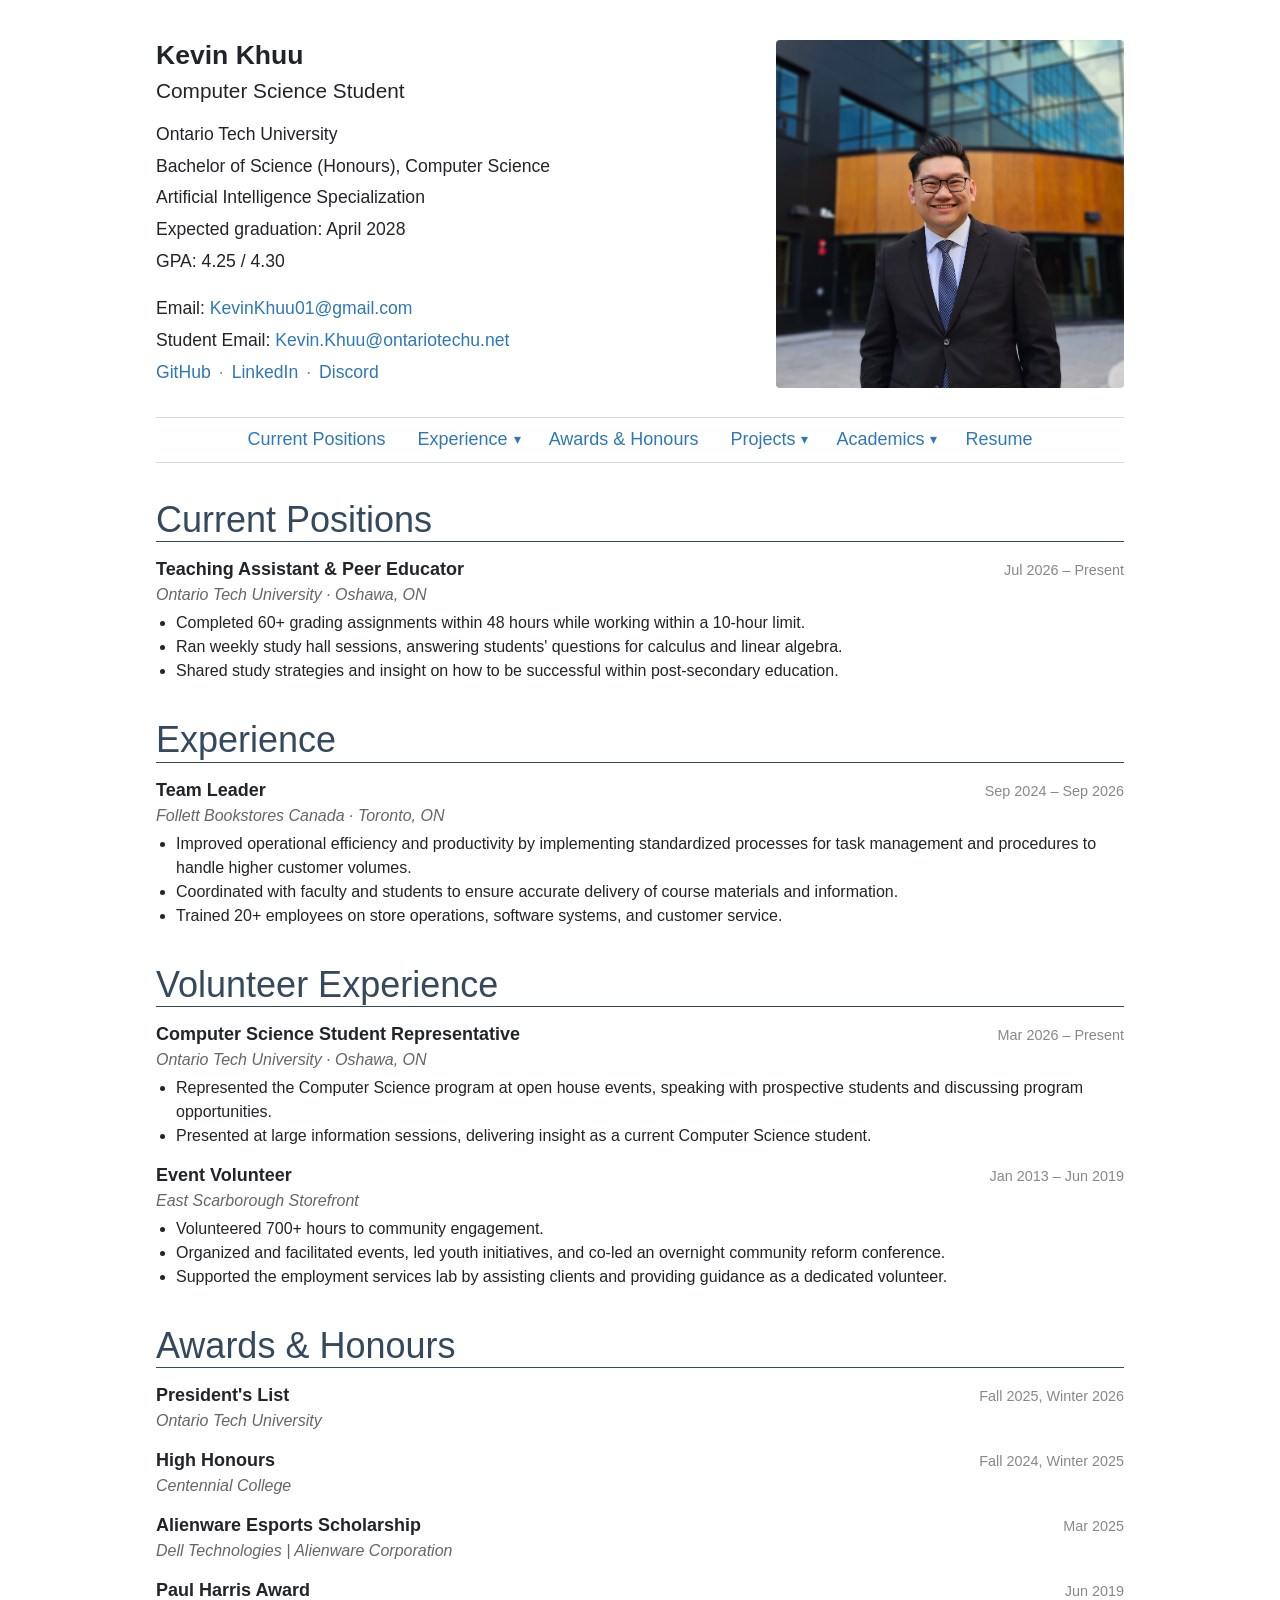
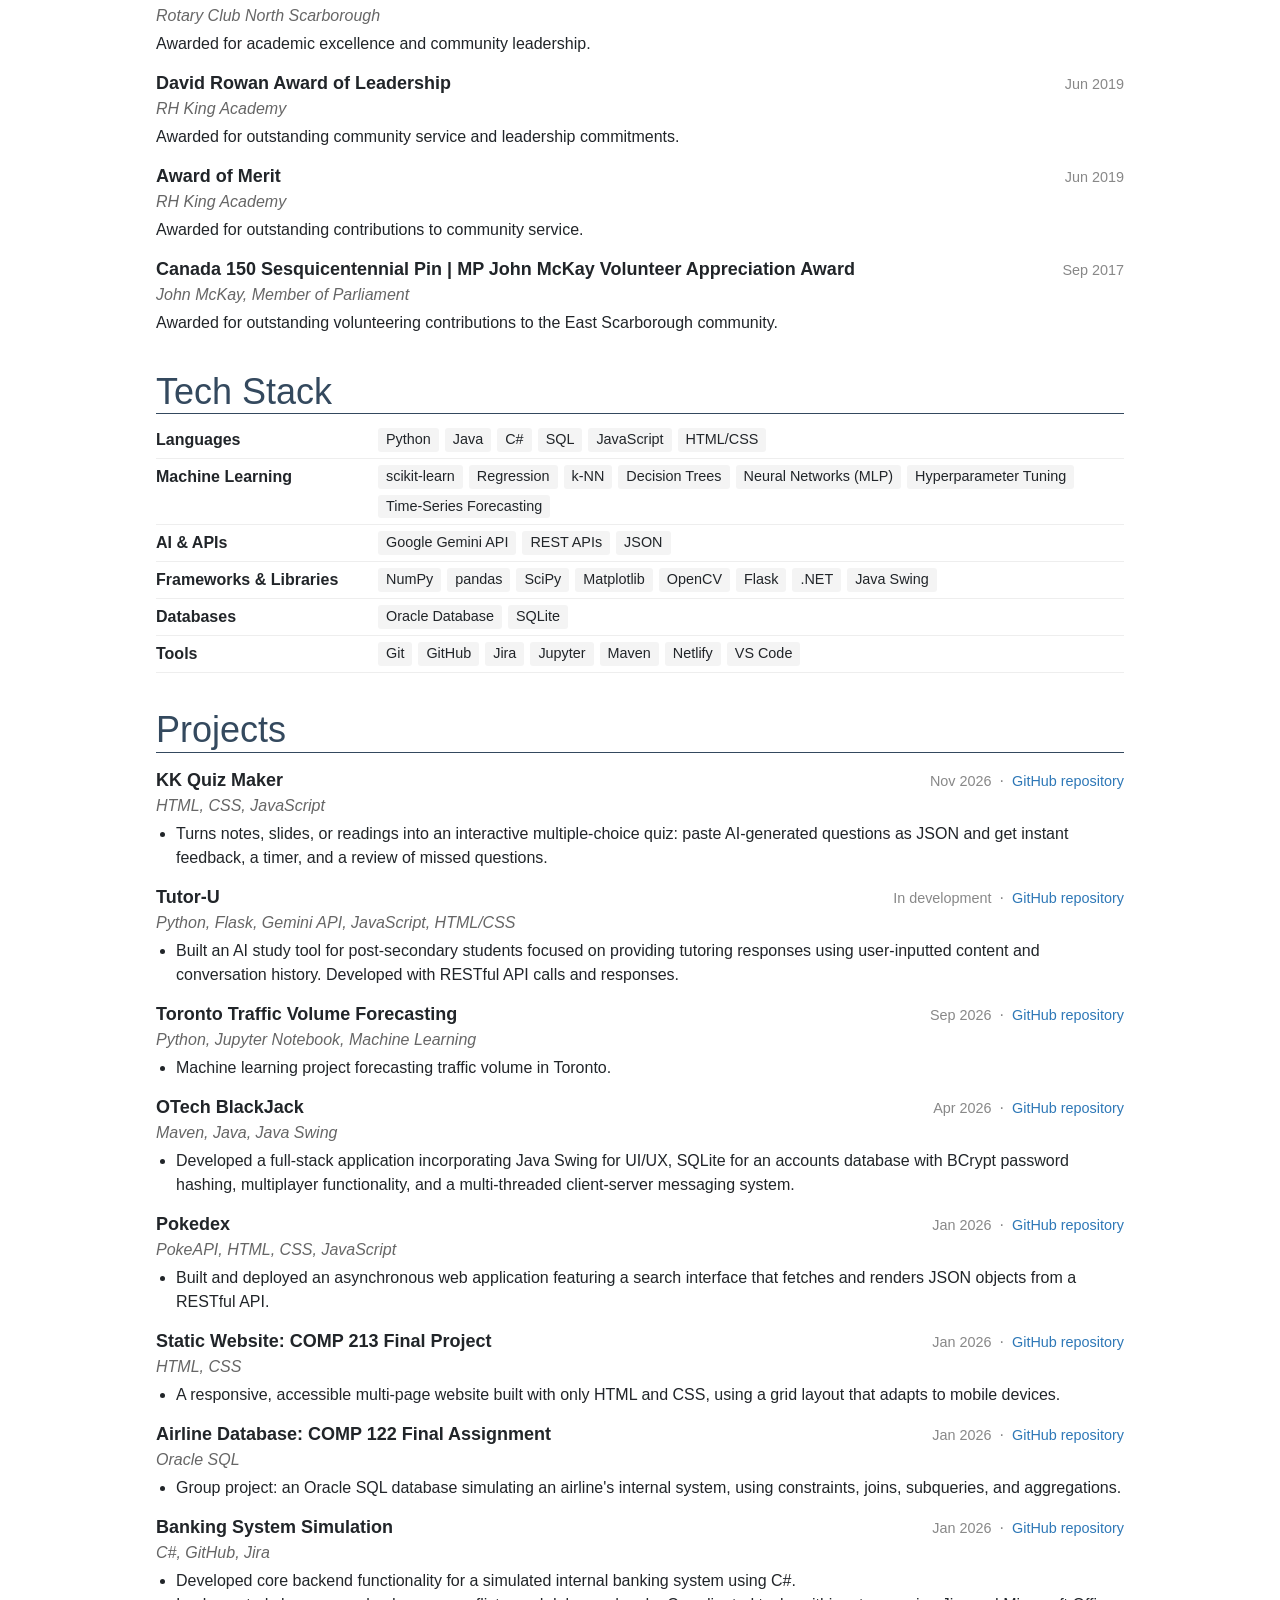
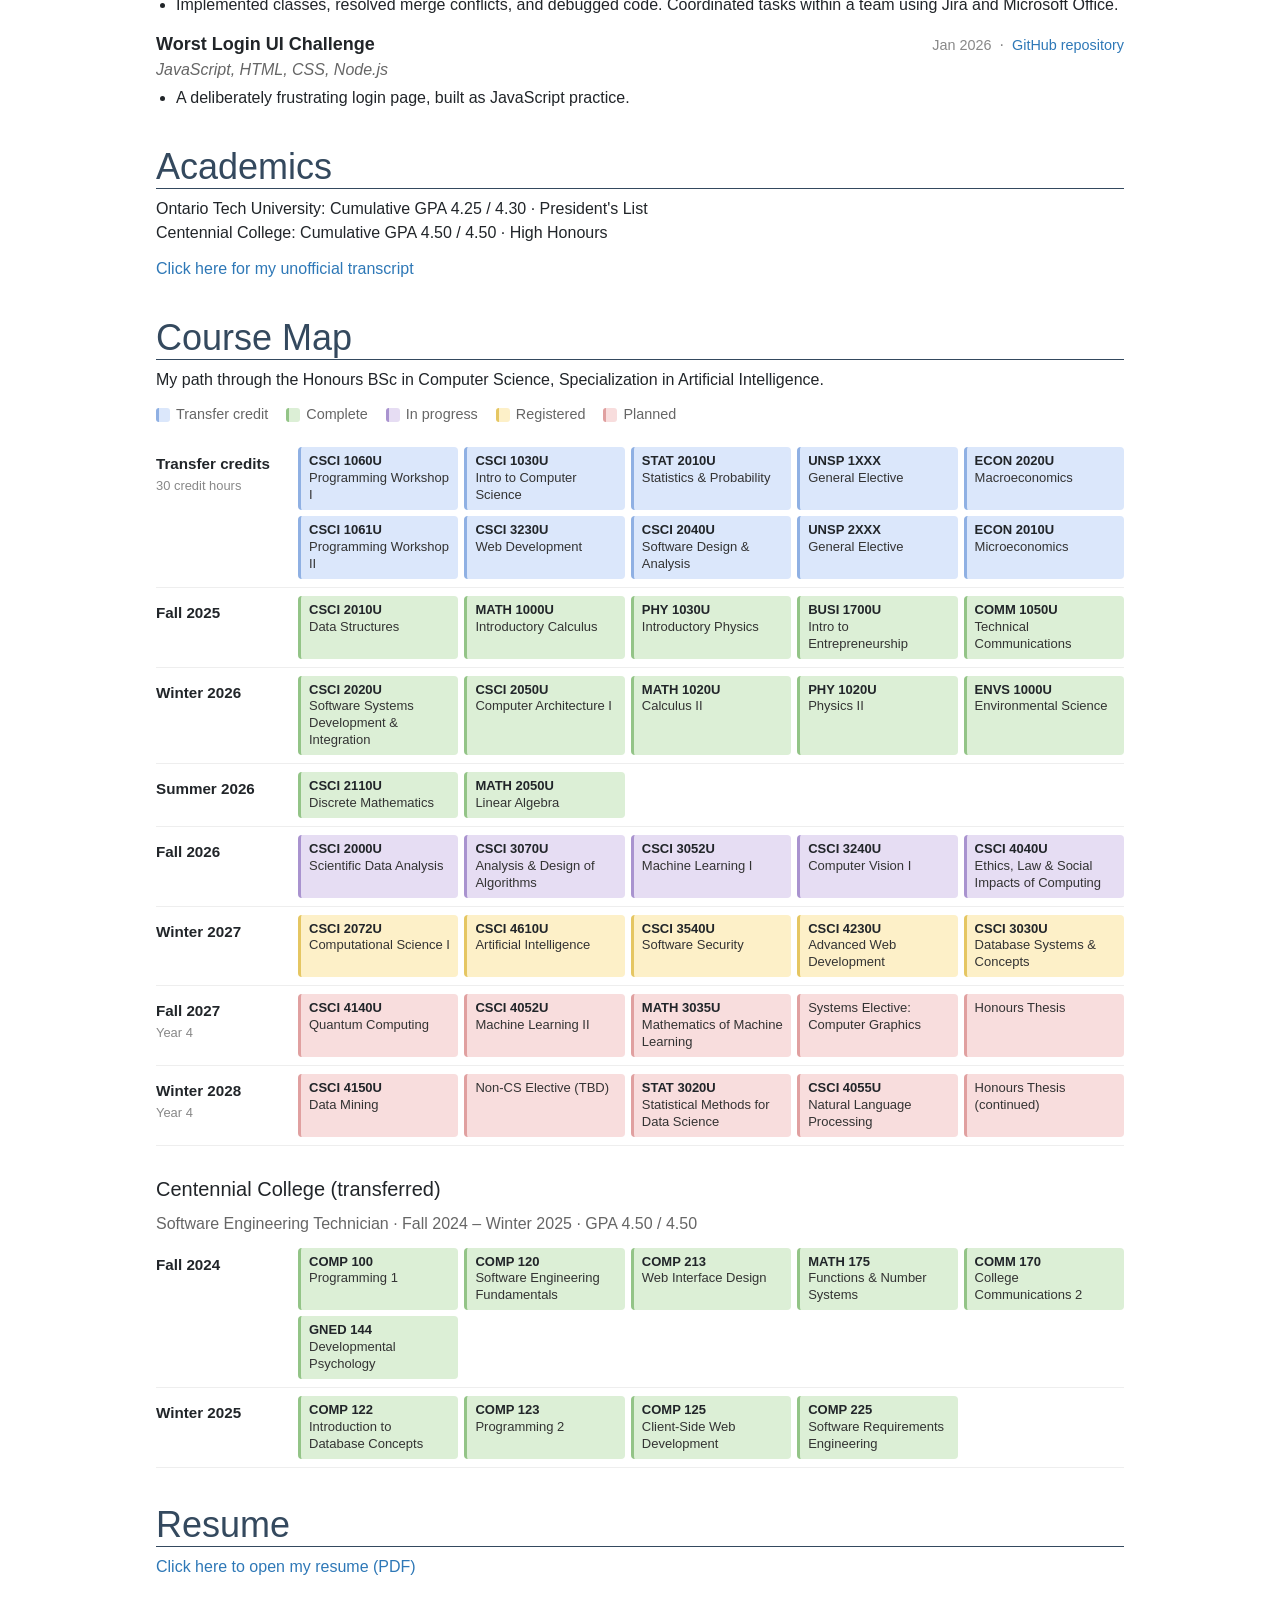
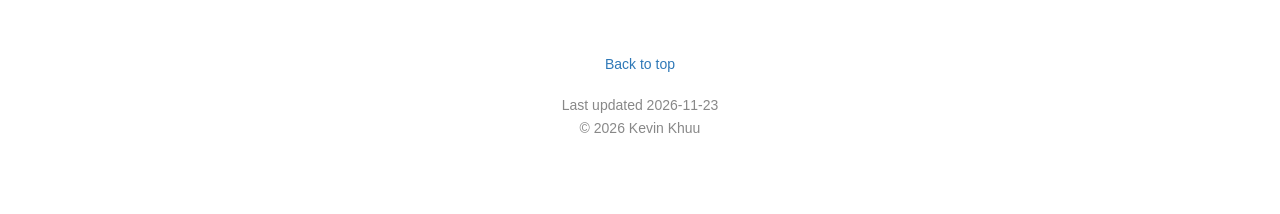
==== site/index.html @ ba1a256c "Portfolio site: content, course map, transcript and resume Co-Authored-By: Claude Opus 5.5 <noreply@" ====
<!doctype html>
<html lang="en">
<head>
  <meta charset="utf-8">
  <meta name="viewport" content="width=device-width, initial-scale=1">
  <!-- share-tags:start -->
  <title>Kevin Khuu</title>
  <meta name="description" content="Computer Science Student · Ontario Tech University">
  <meta property="og:type" content="website">
  <meta property="og:site_name" content="Kevin Khuu">
  <meta property="og:title" content="Kevin Khuu">
  <meta property="og:description" content="Computer Science Student · Ontario Tech University">
  <meta name="twitter:card" content="summary">
  <!-- share-tags:end -->
  <link rel="icon" href="images/favicon.svg" type="image/svg+xml">
  <link rel="stylesheet" href="style.css">
</head>
<body data-page="home">
  <div class="container">
    <header id="landing"></header>
    <nav id="menu" aria-label="Main menu"></nav>
    <main id="content"><noscript>This site needs JavaScript turned on to show its content.</noscript></main>
    <footer id="footer"></footer>
  </div>
  <script src="script.js"></script>
</body>
</html>
---- site/style.css ----
/*
  Portfolio styles. Fonts, sizes and colours follow the Visual Computing Lab
  site (vclab.ca): Helvetica Neue, 1000px content width, #34495E section
  headings with a thin underline, quiet grey dates, lowercase centred menu.
*/

:root {
  --color-text: #212529;
  --color-muted: #888888;
  --color-secondary: #666666;
  --color-heading: #34495e;
  --color-accent: #ad0940;
  --color-link: #2e78b7; /* links everywhere, including the menu */
  --color-rule: #eeeeee;
  --color-tag-background: #f4f4f4;
  --color-background: #ffffff;
  --font-family: "Helvetica Neue", Helvetica, Arial, sans-serif;
}

*, *::before, *::after { box-sizing: border-box; }
[hidden] { display: none !important; }

html { scroll-behavior: smooth; }

body {
  margin: 0;
  background: var(--color-background);
  color: var(--color-text);
  font-family: var(--font-family);
  font-weight: 400;
  font-size: 16px;
  line-height: 1.5;
}

.container {
  max-width: 1000px;
  margin: 0 auto;
  padding: 0 16px;
}

a { color: var(--color-link); text-decoration: none; }
a:hover, a:focus-visible { text-decoration: underline; }

img { display: block; max-width: 100%; height: auto; }

p { margin: 0 0 12px; white-space: pre-line; }

/* ---------- Landing: description on the left, headshot on the right ---------- */

#landing {
  display: flex;
  justify-content: space-between;
  align-items: flex-start;
  gap: 32px;
  padding-top: 40px;
}

.landing-text {
  flex: 1 1 auto;
  min-width: 0;
  font-size: 32px; /* "xx-large", as on the reference site; children scale from it */
}

.landing-name { font-size: 83%; font-weight: 900; line-height: 1.2; }
.landing-role { margin-top: 5px; font-size: 65%; line-height: 1.3; }

.landing-details {
  margin-top: 15px;
  font-size: 55%;
  font-weight: 300;
  line-height: 1.8;
}

.contact-links {
  list-style: none;
  margin: 12px 0 0;
  padding: 0;
  display: flex;
  flex-wrap: wrap;
  row-gap: 4px;
  font-size: 50%;
}

.contact-links li:not(:last-child)::after {
  content: "·";
  margin: 0 8px;
  color: var(--color-muted);
}

/* In the header, one link per line: a dark label followed by the blue link. */
.landing-text .contact-links { display: block; margin-top: 16px; font-size: 55%; font-weight: 300; line-height: 1.8; }
.landing-text .contact-links li { margin: 0; }
.landing-text .contact-links li::after { content: none; }
.landing-text .contact-links a { font-weight: 400; }
.contact-label { color: var(--color-text); font-weight: 400; }
.contact-link-separator { margin: 0 8px; color: var(--color-muted); }

/* script.js sets the photo's width to the text column's height on wider screens,
   so the square photo runs from the top of the name to the bottom of the last link row. */
.headshot { flex: 0 0 auto; width: 33%; max-width: 300px; }
.headshot img { width: 100%; aspect-ratio: 1 / 1; object-fit: cover; border-radius: 4px; }

/* ---------- Menu ---------- */

/* The menu sticks to the top of the window while scrolling (script.js adds .is-stuck for the shadow). */
#menu {
  position: sticky;
  top: 0;
  z-index: 40;
  margin: 25px 0;
  padding-top: 4px;
  background: var(--color-background);
  transition: box-shadow 0.15s;
}

#menu.is-stuck { box-shadow: 0 8px 8px -8px rgba(0, 0, 0, 0.18); }

.menu-list {
  list-style: none;
  margin: 0;
  padding: 0;
  display: flex;
  flex-wrap: wrap;
  justify-content: center;
}

/* Thin grey lines above and below the whole menu; the hovered or current item shows a blue segment on the bottom one. */
.menu-list { row-gap: 6px; font-size: 18px; border-top: 1px solid #d5dbe1; border-bottom: 1px solid #d5dbe1; }

.menu-item {
  position: relative;
  display: flex;
  align-items: center;
  margin-bottom: -1px;
  border-bottom: 2px solid transparent;
  transition: border-color 0.15s;
}

.menu-item:hover,
.menu-item:focus-within,
.menu-item.is-open,
.menu-item:has(> a[aria-current="page"]) { border-bottom-color: var(--color-link); }

.menu-list a:hover, .menu-list a:focus-visible { text-decoration: none; }
.menu-dropdown a:hover, .menu-dropdown a:focus-visible { background: var(--color-tag-background); }

.menu-list a {
  display: block;
  padding: 8px 16px;
  white-space: nowrap;
}

.menu-list a[aria-current="page"] { color: var(--color-text); }

/* Items with a dropdown: the label keeps its link, the small ▾ opens the list. */
.menu-item.has-dropdown > a { padding-right: 2px; }

.menu-dropdown-toggle {
  padding: 8px 12px 8px 4px;
  border: 0;
  background: none;
  color: var(--color-link);
  font: inherit;
  font-size: 0.8em;
  cursor: pointer;
}

.menu-dropdown {
  display: none;
  position: absolute;
  top: 100%;
  left: 50%;
  z-index: 50;
  min-width: 100%;
  margin: 0;
  padding: 6px 0;
  list-style: none;
  transform: translateX(-50%);
  background: var(--color-background);
  border: 1px solid var(--color-rule);
  border-radius: 4px;
  box-shadow: 0 6px 18px rgba(0, 0, 0, 0.12);
}

.menu-dropdown a { padding: 6px 16px; text-align: center; }

.menu-item.is-open > .menu-dropdown { display: block; }

@media (hover: hover) {
  .menu-item.has-dropdown:hover > .menu-dropdown { display: block; }
}

/* Home page sections that link to the transcript or resume page */
.page-link-separator { margin: 0 8px; color: var(--color-muted); }

/* ---------- Sections ---------- */

/* Leave room for the sticky menu when jumping to a section. */
.portfolio-section { scroll-margin-top: calc(var(--menu-height, 60px) + 12px); }

.section-heading {
  margin: 35px 0 8px;
  font-size: 36px;
  font-weight: 500;
  line-height: 1.2;
  color: var(--color-heading);
  border-bottom: 1px solid var(--color-heading);
}

.subheading {
  margin: 18px 0 8px;
  font-size: 20px;
  font-weight: 500;
}

/* Entries: positions, experience, awards, projects */
.entry { margin: 14px 0; }

.entry-header {
  display: flex;
  justify-content: space-between;
  align-items: baseline;
  flex-wrap: wrap;
  column-gap: 16px;
}

.entry-title { font-size: 18px; font-weight: 700; }
.entry-dates { color: var(--color-muted); font-size: 0.9em; white-space: nowrap; }
.entry-organization { color: var(--color-secondary); font-style: italic; }
.entry-description { margin: 4px 0 0; }
.entry-meta { display: inline-flex; align-items: baseline; gap: 8px; white-space: nowrap; }
.entry-meta-separator { color: var(--color-muted); }
.entry-link { font-size: 0.9em; }
.entry-bullets { margin: 4px 0 0; padding-left: 20px; }

/* Interests list in About Me */
.interest-list { margin: 0; padding-left: 20px; }

/* News / updates */
.news-row {
  display: grid;
  grid-template-columns: 120px 1fr;
  column-gap: 12px;
  padding: 6px 0;
  border-bottom: 1px solid var(--color-rule);
}

.news-date {
  color: var(--color-muted);
  font-size: 0.9em;
  white-space: nowrap;
  text-align: right;
  padding-top: 1px;
}

.news-text { white-space: pre-line; }

.news-toggle {
  background: none;
  border: 0;
  padding: 8px 0;
  color: var(--color-link);
  font: inherit;
  cursor: pointer;
}

.news-toggle:hover { text-decoration: underline; }

/* Tech stack */
.tech-row {
  display: grid;
  grid-template-columns: 210px 1fr;
  column-gap: 12px;
  padding: 6px 0;
  border-bottom: 1px solid var(--color-rule);
}

.tech-category { font-weight: 700; }
/* Tiles keep their own height even when the row is taller. */
.tech-values { display: flex; flex-wrap: wrap; align-items: flex-start; gap: 6px; }

.tech-tag {
  background: var(--color-tag-background);
  border-radius: 3px;
  padding: 1px 8px;
  font-size: 0.9em;
}

/* Courses */
.course-row { padding: 8px 0; border-bottom: 1px solid var(--color-rule); }
.course-header { display: flex; align-items: baseline; flex-wrap: wrap; column-gap: 10px; }
.course-code { font-weight: 700; }
.course-term { margin-left: auto; color: var(--color-muted); font-size: 0.9em; white-space: nowrap; }
.course-description { margin: 2px 0 0; color: var(--color-secondary); }

/* Course map: one row per term, each course a colour-coded box. Colours follow the academic map. */
.course-map-legend {
  list-style: none;
  display: flex;
  flex-wrap: wrap;
  gap: 6px 18px;
  margin: 8px 0 14px;
  padding: 0;
  font-size: 0.9em;
  color: var(--color-secondary);
}

.course-map-legend li { display: flex; align-items: center; gap: 6px; }
.course-map-swatch { display: inline-block; flex: 0 0 auto; width: 14px; height: 14px; border-radius: 3px; }

.course-status-transfer { --course-color: #dbe7fb; --course-edge: #8fb0e3; }
.course-status-complete { --course-color: #dcefd6; --course-edge: #93c487; }
.course-status-in-progress { --course-color: #e6ddf3; --course-edge: #a993cf; }
.course-status-registered { --course-color: #fdf0c8; --course-edge: #e5c662; }
.course-status-planned { --course-color: #f8dddd; --course-edge: #e0a0a0; }
.course-map-swatch, .course-map-course { background: var(--course-color); border-left: 3px solid var(--course-edge); }

.course-map-row {
  display: grid;
  grid-template-columns: 130px 1fr;
  column-gap: 12px;
  padding: 8px 0;
  border-bottom: 1px solid var(--color-rule);
}

.course-map-term { display: flex; flex-direction: column; font-weight: 700; font-size: 0.95em; padding-top: 6px; }
.course-map-term-note { font-weight: 400; font-size: 0.85em; color: var(--color-muted); }

.course-map-courses {
  display: grid;
  grid-template-columns: repeat(5, minmax(0, 1fr));
  gap: 6px;
}

.course-map-course {
  display: flex;
  flex-direction: column;
  padding: 6px 8px;
  border-radius: 4px;
  font-size: 13px;
  line-height: 1.3;
}

.course-map-code { font-weight: 700; }
.course-map-title { color: #333333; }
.course-map-prior-title { margin-top: 28px; }
.course-map-prior-note { color: var(--color-secondary); margin-bottom: 4px; }

/* ---------- Transcript page ---------- */

.transcript-note { color: var(--color-muted); font-style: italic; }

.transcript-group { margin-top: 32px; }
.transcript-group-header { display: flex; justify-content: space-between; align-items: baseline; flex-wrap: wrap; gap: 4px 16px; }
.transcript-group-title { margin: 0; font-size: 24px; font-weight: 500; color: var(--color-heading); }
.transcript-group-gpa { font-size: 18px; font-weight: 500; color: var(--color-heading); }
.transcript-group-subtitle { color: var(--color-secondary); }
.transcript-term { margin-top: 20px; }

.transcript-term-header {
  display: flex;
  justify-content: space-between;
  align-items: baseline;
  flex-wrap: wrap;
  gap: 4px 16px;
}

.transcript-term-header .subheading { margin: 0 0 4px; }
.transcript-term-badges { display: flex; align-items: baseline; gap: 10px; }
.transcript-term-gpa { color: var(--color-muted); font-size: 0.9em; }

.transcript-badge {
  padding: 1px 8px;
  border-radius: 10px;
  background: var(--color-tag-background);
  color: var(--color-secondary);
  font-size: 0.8em;
}

.table-wrapper { overflow-x: auto; }

.transcript-table { width: 100%; border-collapse: collapse; }

.transcript-table th,
.transcript-table td {
  text-align: left;
  padding: 6px 8px;
  border-bottom: 1px solid var(--color-rule);
  vertical-align: top;
}

.transcript-table th { color: var(--color-muted); font-weight: 500; font-size: 0.9em; }
.transcript-table .column-number { text-align: right; width: 80px; }
.transcript-table .column-code { width: 110px; white-space: nowrap; }
.transcript-table .column-grade { font-weight: 500; }

/* Link to the original transcript PDFs, under the page heading */
.transcript-documents-link { margin: 4px 0 8px; }

/* "Back to main page" at the bottom of the transcript and resume pages */
.back-link { margin: 40px 0 0; }

/* ---------- Resume page ---------- */

.resume-download { margin: 8px 0 16px; }


/* ---------- Footer ---------- */

#footer {
  margin: 75px 0;
  text-align: center;
  color: var(--color-muted);
  font-size: 14px;
}

#footer .contact-links { justify-content: center; font-size: 14px; margin: 0 0 8px; }
.back-to-top { margin: 0 0 20px; font-size: 14px; }
#footer div { margin-top: 2px; }

.load-error { color: var(--color-accent); margin: 40px 0; }

/* ---------- Phones ---------- */

@media (max-width: 640px) {
  #landing { flex-direction: column-reverse; align-items: stretch; gap: 20px; padding-top: 24px; }
  .headshot { width: 50%; max-width: 200px; }
  .landing-text { font-size: 28px; }
  .section-heading { font-size: 28px; }
  .news-row, .tech-row { grid-template-columns: 1fr; row-gap: 2px; }
  .course-map-row { grid-template-columns: 1fr; row-gap: 6px; }
  .course-map-term { flex-direction: row; gap: 8px; align-items: baseline; padding-top: 0; }
  .course-map-courses { grid-template-columns: repeat(2, minmax(0, 1fr)); }
  .news-date { text-align: left; }
  .menu-list { font-size: 16px; }
  .menu-list a { padding: 6px 10px; }
  .menu-dropdown-toggle { padding: 6px 10px 6px 4px; }
}
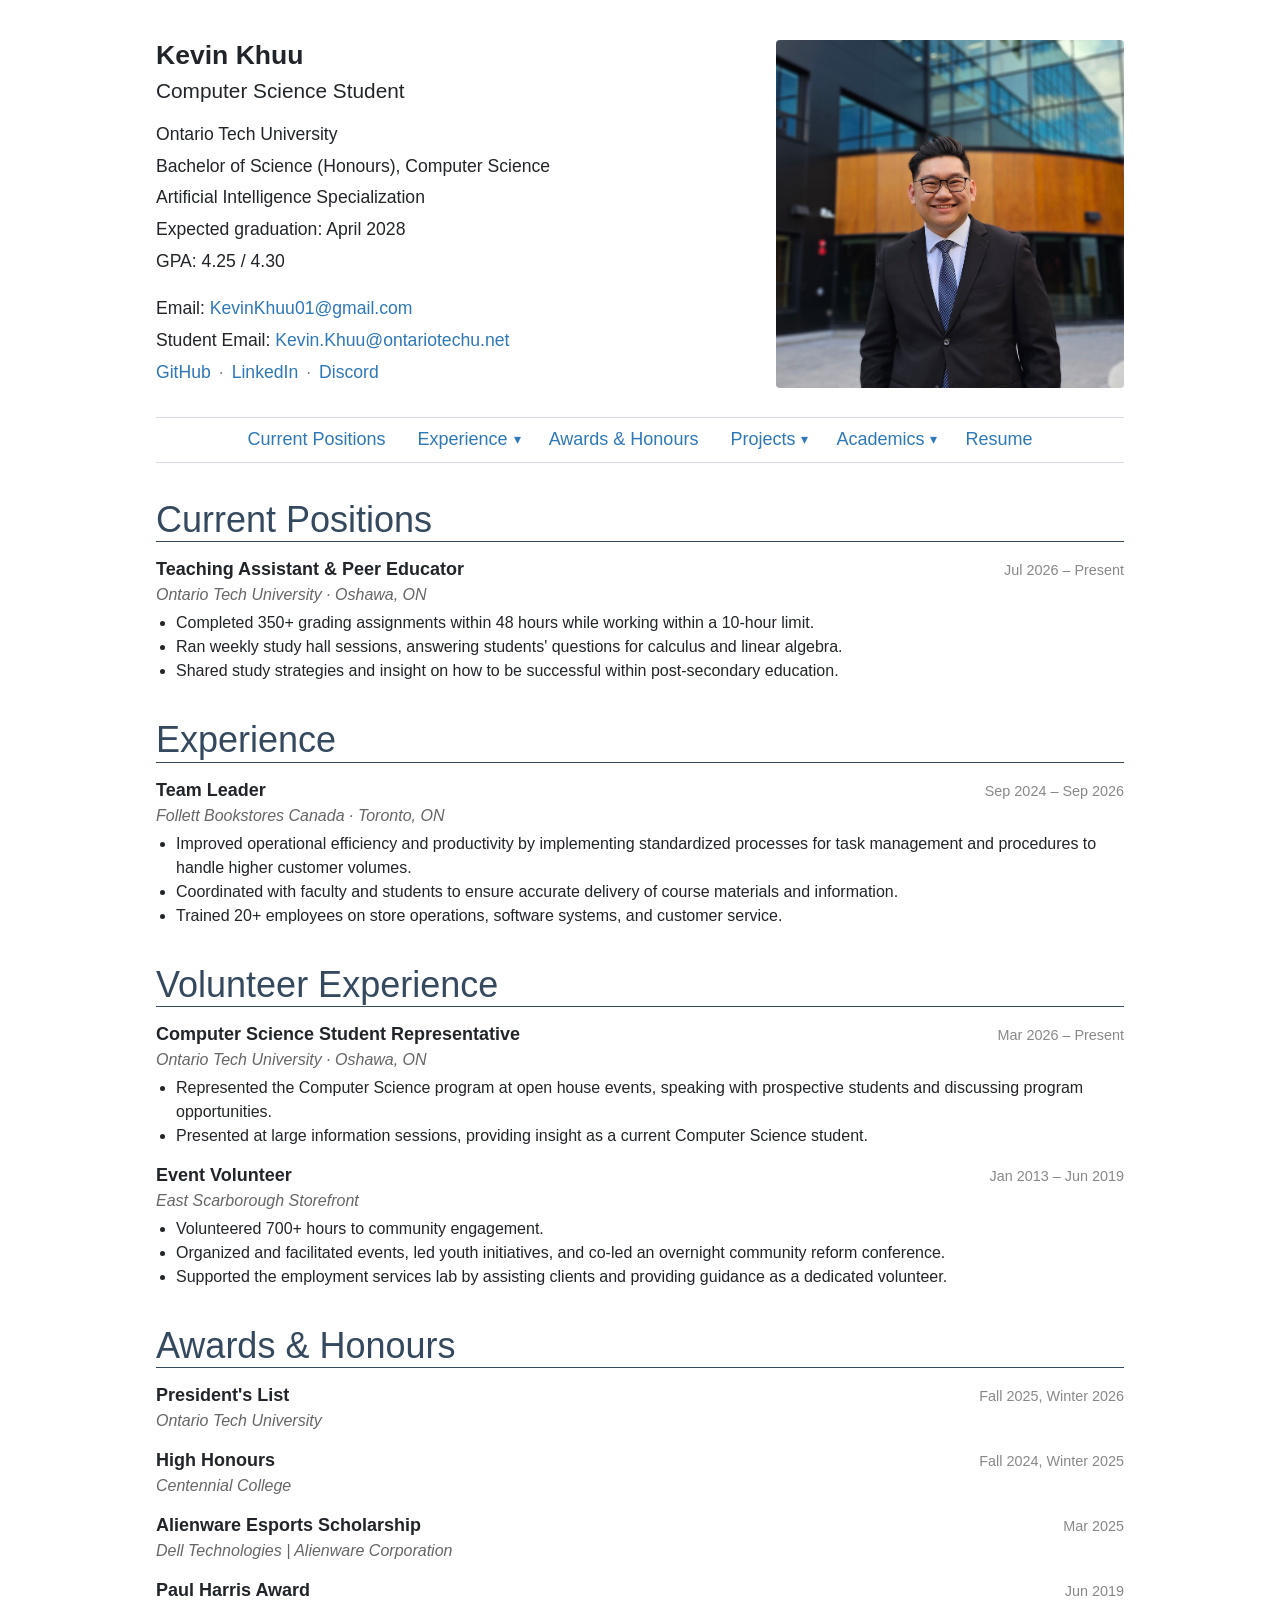
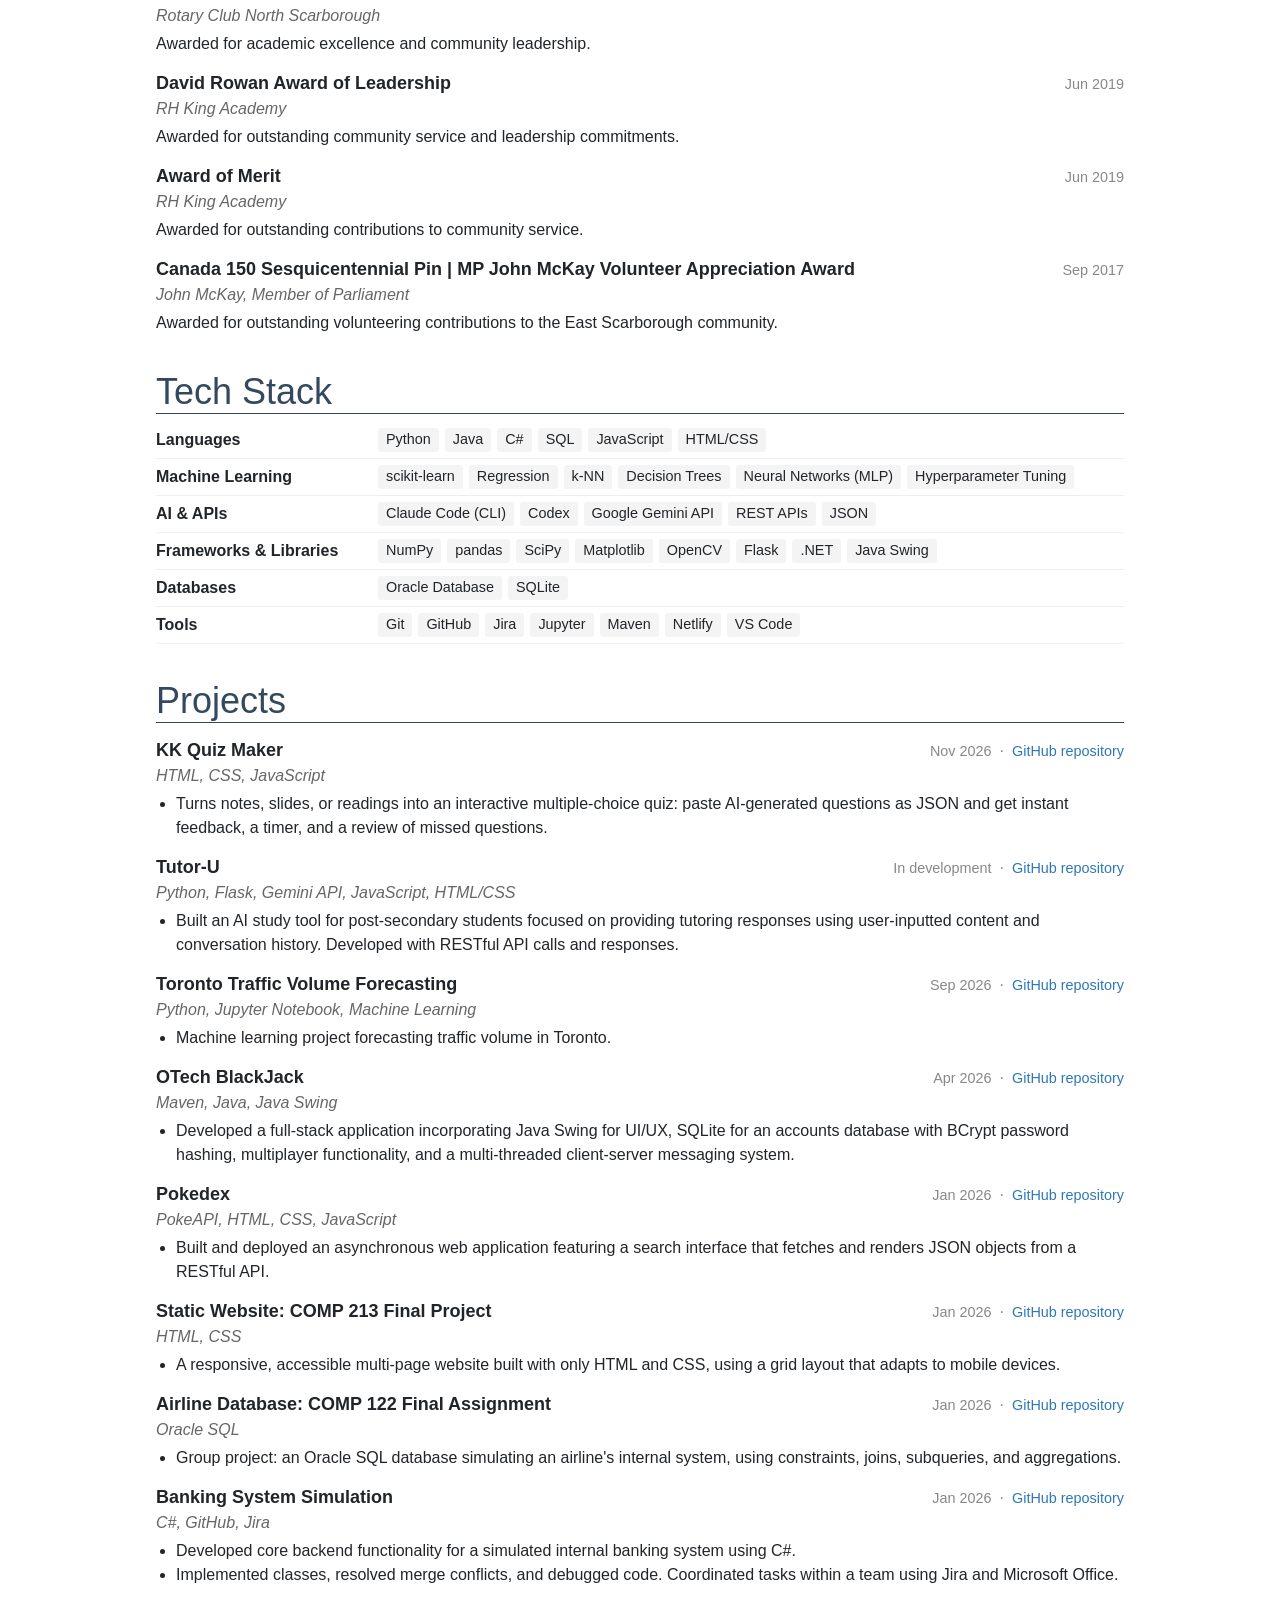
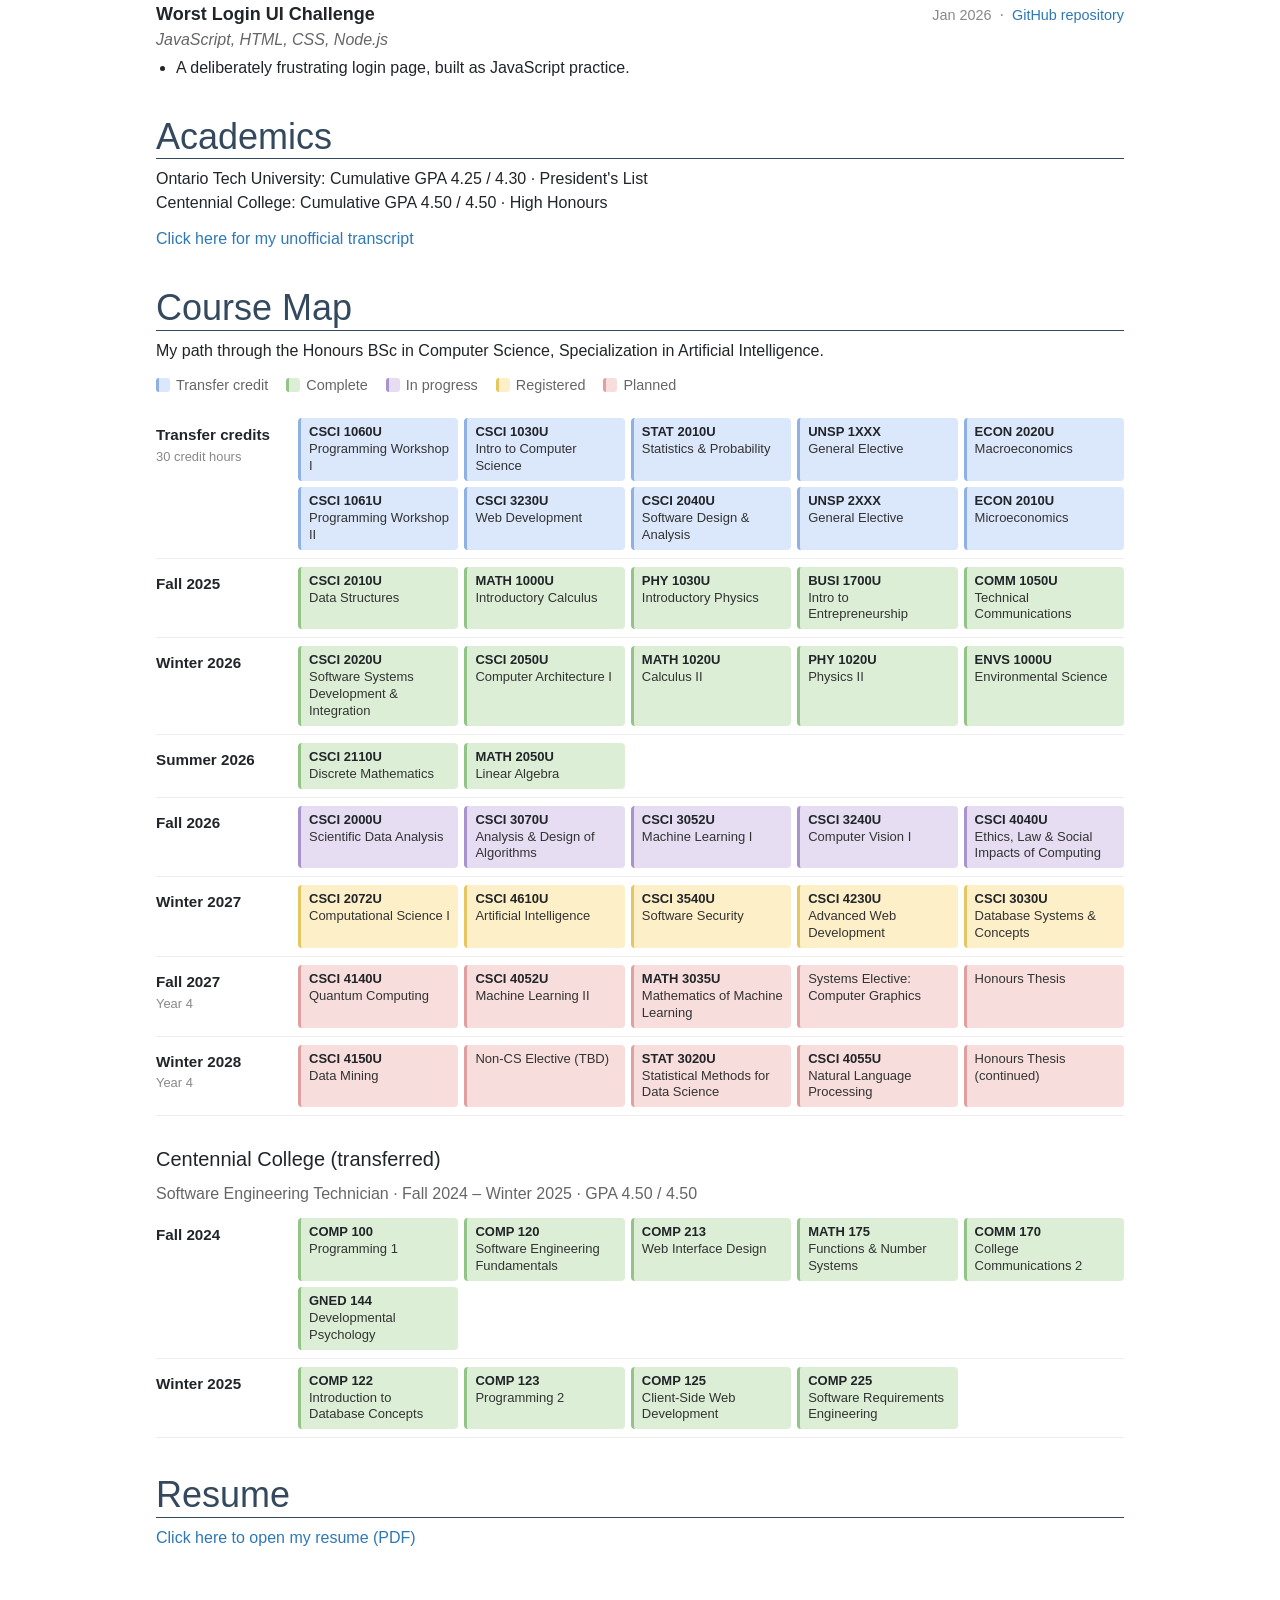
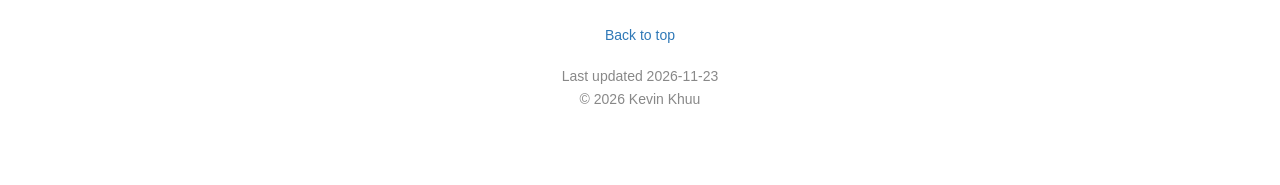
==== commit 8ff77ac6: "Update favicon, page titles, and added transcript page content dividers" ====
--- a/site/index.html
+++ b/site/index.html
@@ -4,15 +4,15 @@
   <meta charset="utf-8">
   <meta name="viewport" content="width=device-width, initial-scale=1">
   <!-- share-tags:start -->
-  <title>Kevin Khuu</title>
+  <title>Kevin Khuu Portfolio</title>
   <meta name="description" content="Computer Science Student · Ontario Tech University">
   <meta property="og:type" content="website">
   <meta property="og:site_name" content="Kevin Khuu">
-  <meta property="og:title" content="Kevin Khuu">
+  <meta property="og:title" content="Kevin Khuu Portfolio">
   <meta property="og:description" content="Computer Science Student · Ontario Tech University">
   <meta name="twitter:card" content="summary">
   <!-- share-tags:end -->
-  <link rel="icon" href="images/favicon.svg" type="image/svg+xml">
+  <link rel="icon" href="favicon.ico" sizes="any">
   <link rel="stylesheet" href="style.css">
 </head>
 <body data-page="home">
--- a/site/style.css
+++ b/site/style.css
@@ -351,6 +351,8 @@
 .transcript-note { color: var(--color-muted); font-style: italic; }
 
 .transcript-group { margin-top: 32px; }
+/* A divider line between schools (Ontario Tech, transfer credits, Centennial). */
+.transcript-group + .transcript-group { margin-top: 44px; padding-top: 28px; border-top: 1px solid #d5dbe1; }
 .transcript-group-header { display: flex; justify-content: space-between; align-items: baseline; flex-wrap: wrap; gap: 4px 16px; }
 .transcript-group-title { margin: 0; font-size: 24px; font-weight: 500; color: var(--color-heading); }
 .transcript-group-gpa { font-size: 18px; font-weight: 500; color: var(--color-heading); }
